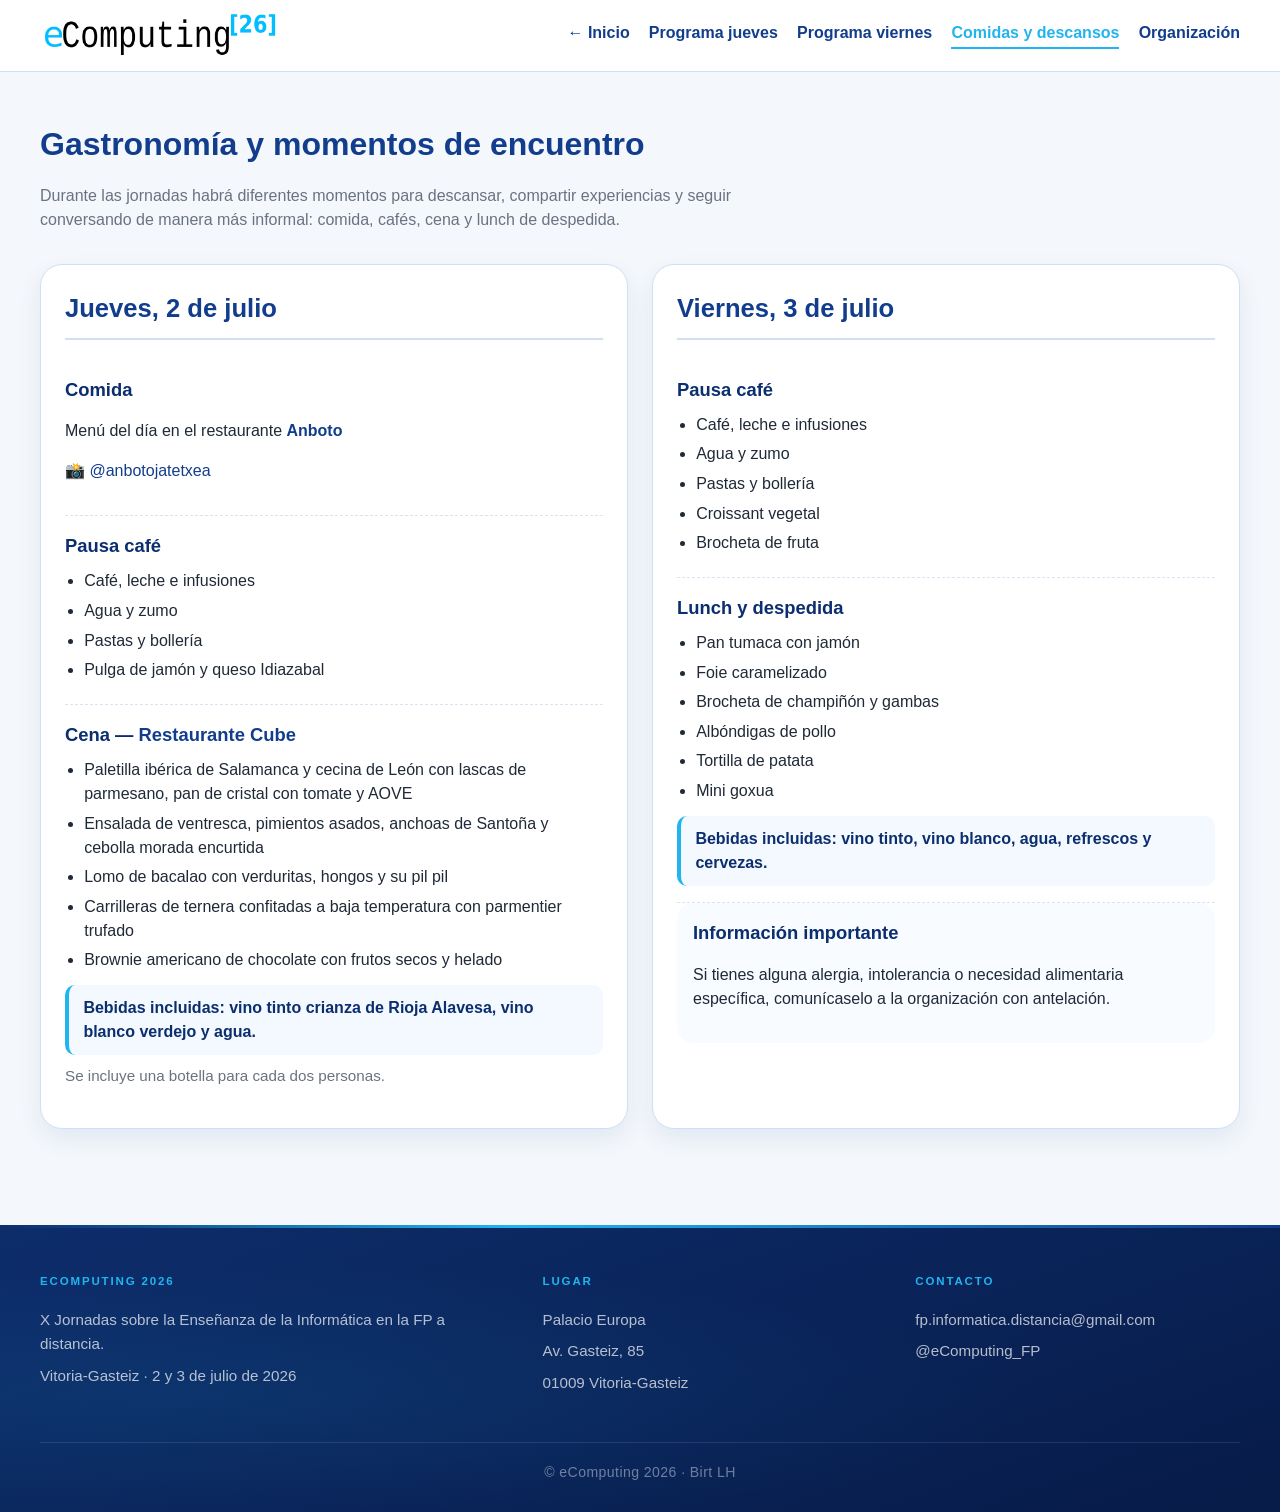
==== comidas.html @ 8b001518 "Add files via upload" ====
<!DOCTYPE html>
<html lang="es">
<head>
  <meta charset="UTF-8" />
  <meta name="viewport" content="width=device-width, initial-scale=1.0" />
  <title>Comidas y descansos · eComputing 2026</title>
  <link rel="stylesheet" href="styles.css" />
</head>

<body>

  <!-- Barra superior -->
  <header class="topbar">
    <div class="container topbar-inner">
      <div class="brand">
        <a href="index.html">
          <img src="images/logo_ecomputing.png" alt="Logo eComputing" />
        </a>
      </div>
      <nav class="nav-links">
        <a href="index.html">← Inicio</a>
        <a href="programa-jueves.html">Programa jueves</a>
        <a href="programa-viernes.html">Programa viernes</a>
        <a href="comidas.html" class="active">Comidas y descansos</a>
        <a href="organizacion.html">Organización</a>
      </nav>
    </div>
  </header>

  <!-- Comidas y pausas -->
  <section>
    <div class="container">
      <h2 class="section-title">Gastronomía y momentos de encuentro</h2>
      <p class="section-subtitle">
        Durante las jornadas habrá diferentes momentos para descansar, compartir experiencias
        y seguir conversando de manera más informal: comida, cafés, cena y lunch de despedida.
      </p>

      <div class="meals-grid">

        <!-- Jueves -->
        <article class="card meal-day-card">
          <h3>Jueves, 2 de julio</h3>

          <div class="meal-block">
            <h4>Comida</h4>
            <p>Menú del día en el restaurante <a href="https://restaurante.covermanager.com/restaurante-anboto-jatetxea/" target="_blank" rel="noopener"><strong>Anboto</strong></a></p>
            <p><a href="https://www.instagram.com/anbotojatetxea/?hl=es" target="_blank" rel="noopener">📸 @anbotojatetxea</a></p>
          </div>

          <div class="meal-block">
            <h4>Pausa café</h4>
            <ul>
              <li>Café, leche e infusiones</li>
              <li>Agua y zumo</li>
              <li>Pastas y bollería</li>
              <li>Pulga de jamón y queso Idiazabal</li>
            </ul>
          </div>

          <div class="meal-block">
            <h4>Cena — <a href="https://cubeartium.com/menu-especial-grupos/#menu1" target="_blank" rel="noopener"><strong>Restaurante Cube</strong></a></h4>
            <ul>
              <li>
                Paletilla ibérica de Salamanca y cecina de León con lascas de parmesano,
                pan de cristal con tomate y AOVE
              </li>
              <li>
                Ensalada de ventresca, pimientos asados, anchoas de Santoña
                y cebolla morada encurtida
              </li>
              <li>
                Lomo de bacalao con verduritas, hongos y su pil pil
              </li>
              <li>
                Carrilleras de ternera confitadas a baja temperatura con parmentier trufado
              </li>
              <li>
                Brownie americano de chocolate con frutos secos y helado
              </li>
            </ul>
            <p class="drink-note">
              Bebidas incluidas: vino tinto crianza de Rioja Alavesa,
              vino blanco verdejo y agua.
            </p>
            <p class="small-note">
              Se incluye una botella para cada dos personas.
            </p>
          </div>
        </article>

        <!-- Viernes -->
        <article class="card meal-day-card">
          <h3>Viernes, 3 de julio</h3>

          <div class="meal-block">
            <h4>Pausa café</h4>
            <ul>
              <li>Café, leche e infusiones</li>
              <li>Agua y zumo</li>
              <li>Pastas y bollería</li>
              <li>Croissant vegetal</li>
              <li>Brocheta de fruta</li>
            </ul>
          </div>

          <div class="meal-block">
            <h4>Lunch y despedida</h4>
            <ul>
              <li>Pan tumaca con jamón</li>
              <li>Foie caramelizado</li>
              <li>Brocheta de champiñón y gambas</li>
              <li>Albóndigas de pollo</li>
              <li>Tortilla de patata</li>
              <li>Mini goxua</li>
            </ul>
            <p class="drink-note">
              Bebidas incluidas: vino tinto, vino blanco, agua, refrescos y cervezas.
            </p>
          </div>

          <div class="meal-block info-extra">
            <h4>Información importante</h4>
            <p>
              Si tienes alguna alergia, intolerancia o necesidad alimentaria específica,
              comunícaselo a la organización con antelación.
            </p>
          </div>
        </article>

      </div>
    </div>
  </section>

  <!-- Pie de página -->
  <footer>
    <div class="container footer-inner">
      <div>
        <h4>eComputing 2026</h4>
        <p>X Jornadas sobre la Enseñanza de la Informática en la FP a distancia.</p>
        <p>Vitoria-Gasteiz · 2 y 3 de julio de 2026</p>
      </div>
      <div>
        <h4>Lugar</h4>
        <p>Palacio Europa</p>
        <p>Av. Gasteiz, 85</p>
        <p>01009 Vitoria-Gasteiz</p>
      </div>
      <div>
        <h4>Contacto</h4>
        <p><a href="mailto:fp.informatica.distancia@gmail.com">fp.informatica.distancia@gmail.com</a></p>
        <p><a href="https://x.com/eComputing_FP" target="_blank" rel="noopener">@eComputing_FP</a></p>
      </div>
    </div>
    <div class="container footer-bottom">
      © eComputing 2026 · Birt LH
    </div>
  </footer>

</body>
</html>
---- styles.css ----
:root {
  --primary: #123d8d;
  --secondary: #20b5ef;
  --primary-dark: #0b2e6f;
  --text: #1f2937;
  --muted: #6b7280;
  --bg: #f4f7fb;
  --white: #ffffff;
  --border: #cfe0f5;
  --shadow: 0 10px 25px rgba(18, 61, 141, 0.08);
  --radius: 22px;
  --max: 1200px;
}

* {
  box-sizing: border-box;
}

html {
  scroll-behavior: smooth;
}

body {
  margin: 0;
  font-family: Arial, Helvetica, sans-serif;
  color: var(--text);
  background: var(--bg);
  line-height: 1.5;
}

a {
  color: var(--primary);
  text-decoration: none;
}

a:hover {
  color: var(--secondary);
}

img {
  max-width: 100%;
  display: block;
}

.container {
  width: min(100% - 2rem, var(--max));
  margin: 0 auto;
}

/* BARRA SUPERIOR */
.topbar {
  background: var(--white);
  border-bottom: 1px solid var(--border);
  position: sticky;
  top: 0;
  z-index: 50;
}

.topbar-inner {
  display: flex;
  align-items: center;
  justify-content: space-between;
  gap: 1rem;
  padding: 0.9rem 0;
}

.brand {
  display: flex;
  align-items: center;
  gap: 1rem;
  flex-wrap: wrap;
}

.brand a {
  display: flex;
  align-items: center;
  gap: 1rem;
  flex-wrap: wrap;
}

.brand img {
  height: 42px;
  object-fit: contain;
}

.nav-links {
  display: flex;
  gap: 1.2rem;
  flex-wrap: wrap;
  font-weight: 600;
}

.nav-links a.active {
  color: var(--secondary);
  border-bottom: 2px solid var(--secondary);
  padding-bottom: 2px;
}

/* CABECERA */
.hero {
  position: relative;
  color: var(--white);
  background:
    linear-gradient(rgba(8, 22, 52, 0.55), rgba(8, 22, 52, 0.70)),
    url("images/vitoria-gasteiz.jpg") center/cover no-repeat;
  padding: 5rem 0 4rem;
  overflow: hidden;
}

.hero-content {
  max-width: 850px;
  margin: 0 auto;
  text-align: center;
}

.hero h1 {
  margin: 0;
  font-size: clamp(2.4rem, 6vw, 4.6rem);
  line-height: 1.05;
  font-weight: 800;
}

.hero p.lead {
  margin: 1rem 0 1.5rem;
  font-size: clamp(1.1rem, 2vw, 1.6rem);
  font-weight: 600;
}

.hero .meta {
  display: flex;
  flex-wrap: wrap;
  justify-content: center;
  gap: 0.75rem 1rem;
  margin-top: 2rem;
  font-size: 1rem;
  font-weight: 600;
}

.hero .meta span {
  background: rgba(255, 255, 255, 0.14);
  border: 1px solid rgba(255, 255, 255, 0.35);
  padding: 0.7rem 1.4rem;
  border-radius: 999px;
  backdrop-filter: blur(10px);
  box-shadow: 0 2px 14px rgba(0, 0, 0, 0.18), inset 0 1px 0 rgba(255, 255, 255, 0.22);
  letter-spacing: 0.02em;
  transition: background 0.2s, border-color 0.2s;
}

.hero .meta span:hover {
  background: rgba(255, 255, 255, 0.22);
  border-color: rgba(255, 255, 255, 0.55);
}

/* TARJETA INTRODUCTORIA */
.intro-wrap {
  margin-top: -55px;
  position: relative;
  z-index: 3;
}

.intro-card {
  background: var(--white);
  border-radius: var(--radius);
  box-shadow: var(--shadow);
  border: 1px solid var(--border);
  padding: 1.5rem;
  display: grid;
  grid-template-columns: 220px 1fr;
  gap: 1.5rem;
  align-items: center;
}

.intro-side {
  border-right: 1px solid var(--border);
  padding-right: 1rem;
  display: flex;
  flex-direction: column;
  gap: 1rem;
  align-items: center;
  justify-content: center;
}

.intro-side img {
  max-height: 62px;
  width: auto;
  object-fit: contain;
}

.intro-main h2 {
  margin: 0 0 0.4rem;
  color: var(--primary);
  font-size: 1.8rem;
}

.intro-main p {
  margin: 0.25rem 0;
  color: var(--muted);
  font-size: 1.02rem;
}

/* SECCIONES */
section {
  padding: 3rem 0;
}

.section-title {
  font-size: 2rem;
  color: var(--primary);
  margin: 0 0 1rem;
}

.section-subtitle {
  color: var(--muted);
  margin: 0 0 2rem;
  max-width: 760px;
}

.card {
  background: var(--white);
  border-radius: var(--radius);
  box-shadow: var(--shadow);
  border: 1px solid var(--border);
  padding: 1.5rem;
}

/* PROGRAMA */
.programme-grid {
  display: grid;
  grid-template-columns: 1fr 1fr;
  gap: 1.5rem;
}

.day-card h3 {
  margin: 0 0 1rem;
  font-size: 1.6rem;
  color: var(--primary);
  border-bottom: 2px solid var(--border);
  padding-bottom: 0.7rem;
}

.agenda-item {
  display: grid;
  grid-template-columns: 110px 1fr;
  gap: 1rem;
  padding: 0.8rem 0;
  border-bottom: 1px dashed #d8e4f3;
}

.agenda-item:last-child {
  border-bottom: none;
}

.time {
  font-weight: 800;
  color: var(--primary-dark);
  font-size: 0.98rem;
}

.talk {
  color: var(--text);
  font-size: 1rem;
}

.talk strong {
  color: var(--primary-dark);
}

.break {
  background: #eef7ff;
  border-radius: 14px;
  padding: 0.2rem 0.6rem;
  display: inline-block;
  font-weight: 700;
  color: var(--primary);
}

/* INFORMACIÓN PRÁCTICA */
.info-grid {
  display: grid;
  grid-template-columns: repeat(3, 1fr);
  gap: 1.2rem;
}

.info-card h3 {
  margin-top: 0;
  color: var(--primary);
  font-size: 1.25rem;
}

.info-card p,
.info-card li {
  color: var(--text);
}

.info-card ul {
  margin: 0.5rem 0 0;
  padding-left: 1.2rem;
}

/* GASTRONOMÍA */
.meals-grid {
  display: grid;
  grid-template-columns: 1fr 1fr;
  gap: 1.5rem;
}

.meal-day-card h3 {
  margin: 0 0 1.2rem;
  font-size: 1.6rem;
  color: var(--primary);
  border-bottom: 2px solid var(--border);
  padding-bottom: 0.7rem;
}

.meal-block {
  padding: 1rem 0;
  border-bottom: 1px dashed #d8e4f3;
}

.meal-block:last-child {
  border-bottom: none;
}

.meal-block h4 {
  margin: 0 0 0.6rem;
  color: var(--primary-dark);
  font-size: 1.15rem;
}

.meal-block ul {
  margin: 0;
  padding-left: 1.2rem;
}

.meal-block li {
  margin-bottom: 0.35rem;
}

.pending {
  display: inline-block;
  background: #eef7ff;
  color: var(--primary);
  padding: 0.35rem 0.7rem;
  border-radius: 999px;
  font-weight: 700;
  margin: 0;
}

.drink-note {
  margin: 0.8rem 0 0;
  background: #f4f9ff;
  border-left: 4px solid var(--secondary);
  padding: 0.7rem 0.9rem;
  border-radius: 10px;
  color: var(--primary-dark);
  font-weight: 600;
}

.small-note {
  margin: 0.6rem 0 0;
  color: var(--muted);
  font-size: 0.95rem;
}

.info-extra {
  background: #f8fbff;
  border-radius: 16px;
  padding: 1rem;
  border-bottom: none;
}

/* ORGANIZACIÓN */
.logos-section {
  padding-top: 1rem;
}

.logos-grid {
  display: grid;
  grid-template-columns: 1fr 1fr;
  gap: 1.5rem;
}

.logos-card h3 {
  margin: 0 0 1rem;
  color: var(--primary);
  text-transform: uppercase;
  letter-spacing: 0.04em;
  font-size: 1.1rem;
}

.logo-row {
  display: flex;
  flex-wrap: wrap;
  gap: 1.2rem 2rem;
  align-items: center;
}

.logo-row img {
  height: 58px;
  width: auto;
  object-fit: contain;
}

/* PIE */
footer {
  background: linear-gradient(160deg, #0d2d6b 0%, #071b48 100%);
  color: var(--white);
  margin-top: 3rem;
  position: relative;
  overflow: hidden;
}

footer::before {
  content: '';
  position: absolute;
  inset: 0;
  background: radial-gradient(ellipse at 15% 60%, rgba(32, 181, 239, 0.09) 0%, transparent 55%);
  pointer-events: none;
}

footer::after {
  content: '';
  position: absolute;
  top: 0;
  left: 0;
  right: 0;
  height: 3px;
  background: linear-gradient(90deg, transparent 0%, var(--secondary) 40%, var(--primary) 100%);
}

.footer-inner {
  padding: 3rem 0 2.5rem;
  display: grid;
  grid-template-columns: 1.4fr 1fr 1fr;
  gap: 2rem 3rem;
  align-items: start;
  position: relative;
}

.footer-inner h4 {
  margin: 0 0 1.1rem;
  font-size: 0.72rem;
  text-transform: uppercase;
  letter-spacing: 0.16em;
  color: var(--secondary);
  font-weight: 700;
}

.footer-inner p,
.footer-inner a {
  color: rgba(255, 255, 255, 0.70);
  margin: 0.45rem 0;
  font-size: 0.95rem;
  line-height: 1.6;
  transition: color 0.2s;
}

.footer-inner a:hover {
  color: var(--white);
}

.footer-bottom {
  border-top: 1px solid rgba(255, 255, 255, 0.1);
  text-align: center;
  padding: 1.2rem 0 1.8rem;
  font-size: 0.88rem;
  color: rgba(255, 255, 255, 0.42);
  position: relative;
  letter-spacing: 0.03em;
}

/* CAFÉ DESPLEGABLE */
.cafe-details {
  display: inline-block;
}

.cafe-details > summary {
  cursor: pointer;
  list-style: none;
  user-select: none;
}

.cafe-details > summary::-webkit-details-marker {
  display: none;
}

.cafe-toggle {
  font-size: 0.8rem;
  font-weight: 700;
  color: var(--secondary);
  margin-left: 0.5rem;
  vertical-align: middle;
  transition: opacity 0.2s;
}

.cafe-details > summary::after {
  content: ' ▾';
  font-size: 0.85rem;
  color: var(--secondary);
  transition: transform 0.2s;
  display: inline-block;
}

.cafe-details[open] > summary::after {
  transform: rotate(180deg);
}

.cafe-details[open] .cafe-toggle {
  opacity: 0.7;
}

.cafe-panel {
  margin-top: 0.75rem;
  background: linear-gradient(135deg, #eef7ff, #f4f9ff);
  border-radius: 14px;
  padding: 0.85rem 1.1rem;
  border: 1px solid var(--border);
  border-left: 3px solid var(--secondary);
  animation: cafe-open 0.2s ease;
}

@keyframes cafe-open {
  from { opacity: 0; transform: translateY(-6px); }
  to   { opacity: 1; transform: translateY(0); }
}

.cafe-panel ul {
  margin: 0;
  padding-left: 1.2rem;
}

.cafe-panel li {
  color: var(--text);
  margin-bottom: 0.3rem;
  font-size: 0.97rem;
}

/* MENÚ PRINCIPAL */
.menu-section {
  padding: 3rem 0 4rem;
}

.menu-grid {
  display: grid;
  grid-template-columns: repeat(auto-fit, minmax(280px, 1fr));
  gap: 1.5rem;
  margin-top: 2rem;
}

.menu-card {
  background: var(--white);
  border-radius: var(--radius);
  box-shadow: var(--shadow);
  border: 1px solid var(--border);
  padding: 2rem 1.5rem 1.6rem;
  display: flex;
  flex-direction: column;
  align-items: flex-start;
  gap: 0.6rem;
  text-decoration: none;
  color: var(--text);
  transition: transform 0.18s, box-shadow 0.18s, border-color 0.18s;
}

.menu-card:hover {
  transform: translateY(-5px);
  box-shadow: 0 20px 45px rgba(18, 61, 141, 0.15);
  border-color: var(--secondary);
  color: var(--text);
}

.menu-card-icon {
  font-size: 2.4rem;
  line-height: 1;
  margin-bottom: 0.4rem;
}

.menu-card-title {
  font-size: 1.3rem;
  font-weight: 800;
  color: var(--primary);
  margin: 0;
}

.menu-card-desc {
  color: var(--muted);
  font-size: 0.97rem;
  margin: 0;
  flex: 1;
}

.menu-card-arrow {
  margin-top: 1rem;
  color: var(--secondary);
  font-weight: 700;
  font-size: 1rem;
  display: flex;
  align-items: center;
  gap: 0.3rem;
}

.logo-row--uniform {
  flex-wrap: nowrap;
  justify-content: flex-start;
  align-items: center;
}

.logo-row--uniform img {
  height: 52px;
  width: 120px;
  object-fit: contain;
  object-position: center;
  flex-shrink: 0;
}

/* MENCIÓN ESPECIAL */
.mencion-card {
  display: flex;
  align-items: center;
  gap: 1.5rem;
  margin-top: 1.5rem;
  background: var(--white);
  border: 1px solid var(--border);
  box-shadow: var(--shadow);
}

.mencion-icon {
  font-size: 2.8rem;
  line-height: 1;
  flex-shrink: 0;
}

.mencion-body {
  display: flex;
  flex-direction: column;
  gap: 0.3rem;
}

.mencion-title {
  margin: 0;
  font-size: 0.75rem;
  text-transform: uppercase;
  letter-spacing: 0.15em;
  color: var(--secondary);
  font-weight: 700;
}

.mencion-name {
  margin: 0;
  font-size: 1.5rem;
  font-weight: 800;
  color: var(--primary-dark);
}

.mencion-desc {
  margin: 0;
  color: var(--muted);
  font-size: 1rem;
}

/* RESPONSIVE */
@media (max-width: 980px) {
  .programme-grid,
  .info-grid,
  .meals-grid,
  .logos-grid,
  .footer-inner {
    grid-template-columns: 1fr;
  }

  .intro-card {
    grid-template-columns: 1fr;
  }

  .intro-side {
    border-right: none;
    border-bottom: 1px solid var(--border);
    padding-right: 0;
    padding-bottom: 1rem;
  }
}

@media (max-width: 700px) {
  .agenda-item {
    grid-template-columns: 1fr;
    gap: 0.35rem;
  }

  .topbar-inner {
    flex-direction: column;
    align-items: flex-start;
  }

  .hero {
    padding: 4rem 0 3rem;
  }

  .section-title {
    font-size: 1.6rem;
  }

  .hero .meta {
    flex-direction: column;
    align-items: flex-start;
  }

  .logo-row img {
    height: 48px;
  }

  .menu-grid {
    grid-template-columns: 1fr;
  }
}
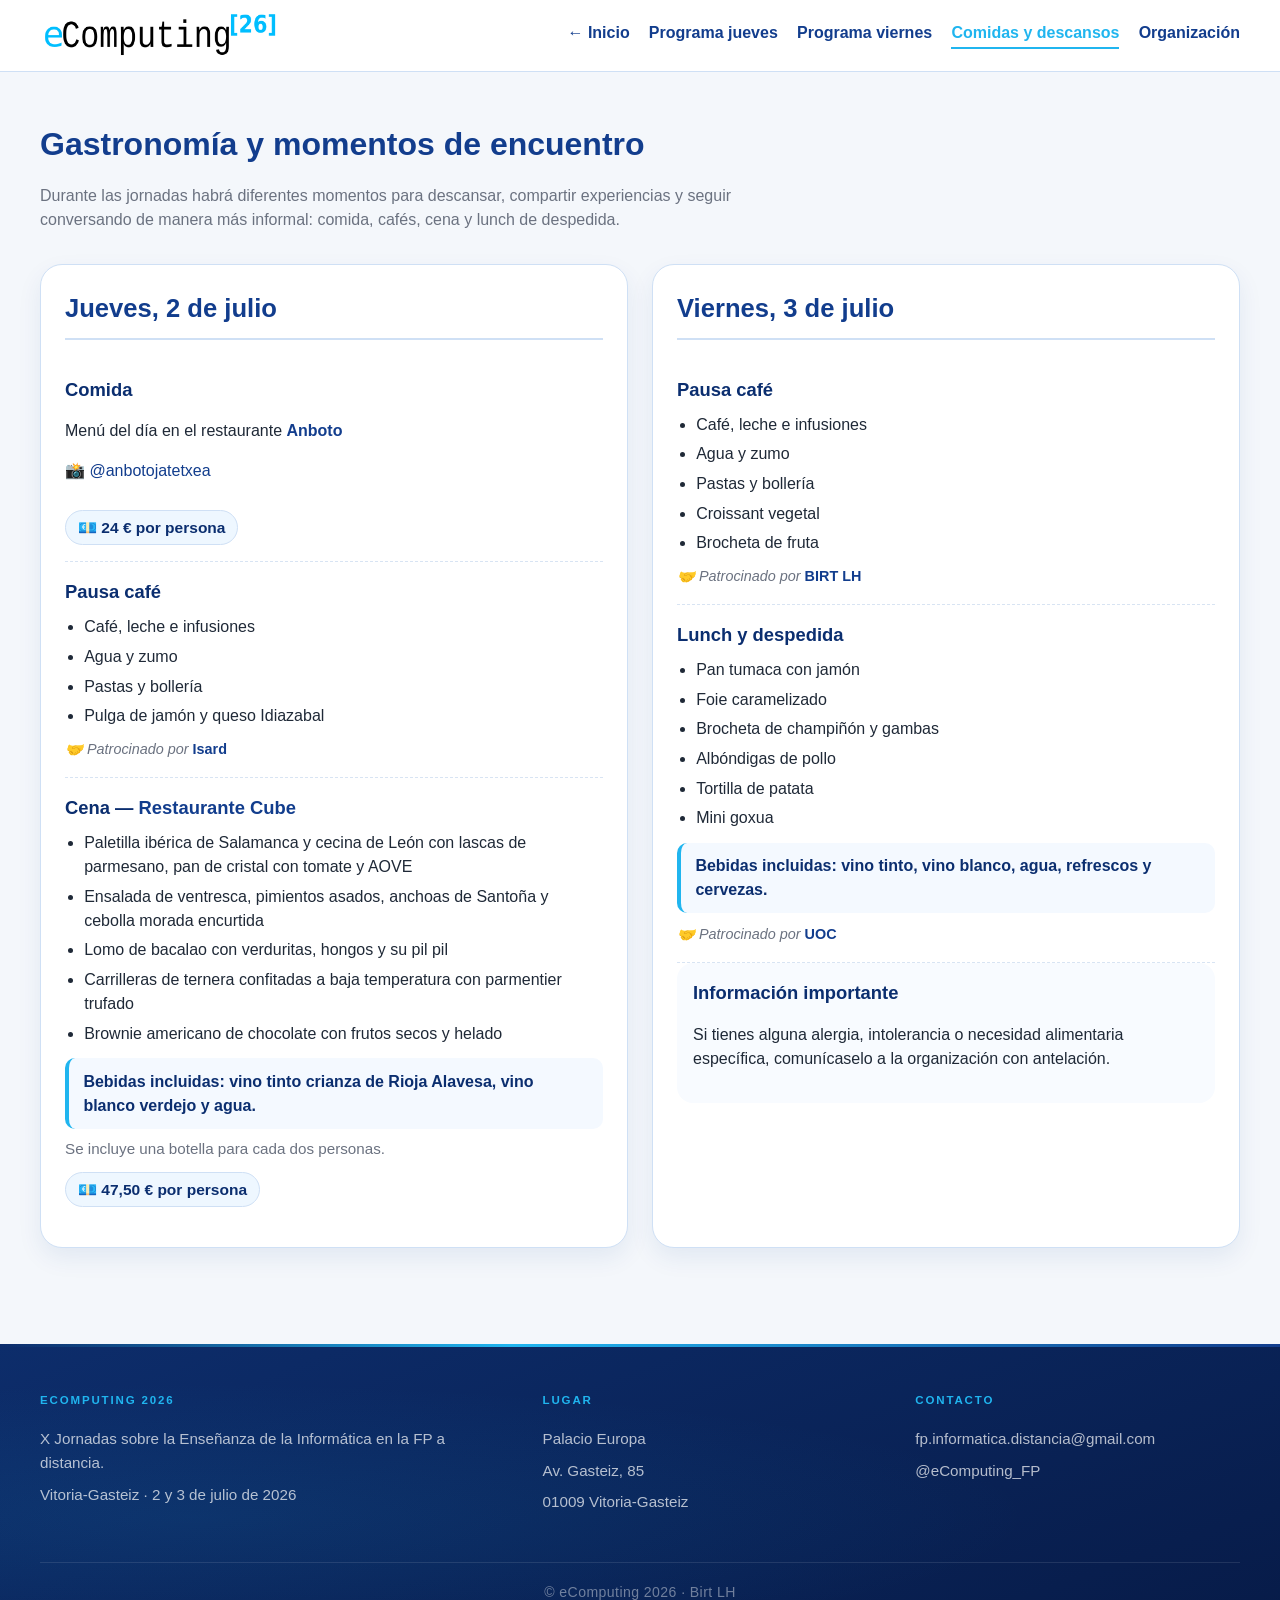
==== commit fbb59779: "Add files via upload" ====
--- a/comidas.html
+++ b/comidas.html
@@ -46,6 +46,7 @@
             <h4>Comida</h4>
             <p>Menú del día en el restaurante <a href="https://restaurante.covermanager.com/restaurante-anboto-jatetxea/" target="_blank" rel="noopener"><strong>Anboto</strong></a></p>
             <p><a href="https://www.instagram.com/anbotojatetxea/?hl=es" target="_blank" rel="noopener">📸 @anbotojatetxea</a></p>
+            <p class="price-tag">💶 24 € por persona</p>
           </div>
 
           <div class="meal-block">
@@ -56,6 +57,7 @@
               <li>Pastas y bollería</li>
               <li>Pulga de jamón y queso Idiazabal</li>
             </ul>
+            <p class="sponsor-note">🤝 Patrocinado por <strong><a href="https://www.isardvdi.com/" target="_blank" rel="noopener">Isard</a></strong></p>
           </div>
 
           <div class="meal-block">
@@ -86,6 +88,7 @@
             <p class="small-note">
               Se incluye una botella para cada dos personas.
             </p>
+            <p class="price-tag">💶 47,50 € por persona</p>
           </div>
         </article>
 
@@ -102,6 +105,7 @@
               <li>Croissant vegetal</li>
               <li>Brocheta de fruta</li>
             </ul>
+            <p class="sponsor-note">🤝 Patrocinado por <strong><a href="https://www.birt.eus/" target="_blank" rel="noopener">BIRT LH</a></strong></p>
           </div>
 
           <div class="meal-block">
@@ -117,6 +121,7 @@
             <p class="drink-note">
               Bebidas incluidas: vino tinto, vino blanco, agua, refrescos y cervezas.
             </p>
+            <p class="sponsor-note">🤝 Patrocinado por <strong><a href="https://www.uoc.edu/portal/es/estudis_arees/informatica_multimedia_telecomunicacio/index.html" target="_blank" rel="noopener">UOC</a></strong></p>
           </div>
 
           <div class="meal-block info-extra">
--- a/styles.css
+++ b/styles.css
@@ -470,6 +470,32 @@
   letter-spacing: 0.03em;
 }
 
+.price-tag {
+  display: inline-flex;
+  align-items: center;
+  gap: 0.35rem;
+  margin: 0.7rem 0 0;
+  background: #eef7ff;
+  color: var(--primary-dark);
+  font-weight: 700;
+  font-size: 0.97rem;
+  padding: 0.3rem 0.75rem;
+  border-radius: 999px;
+  border: 1px solid var(--border);
+}
+
+.sponsor-note {
+  margin: 0.7rem 0 0;
+  font-size: 0.9rem;
+  color: var(--muted);
+  font-style: italic;
+}
+
+.sponsor-note strong {
+  color: var(--primary);
+  font-style: normal;
+}
+
 /* CAFÉ DESPLEGABLE */
 .cafe-details {
   display: inline-block;
@@ -614,6 +640,22 @@
   flex-shrink: 0;
 }
 
+.logo-row--uniform img.logo-lg {
+  height: 66px;
+  width: 155px;
+}
+
+.logo-row a {
+  display: inline-flex;
+  opacity: 0.85;
+  transition: opacity 0.2s, transform 0.2s;
+}
+
+.logo-row a:hover {
+  opacity: 1;
+  transform: scale(1.05);
+}
+
 /* MENCIÓN ESPECIAL */
 .mencion-card {
   display: flex;
